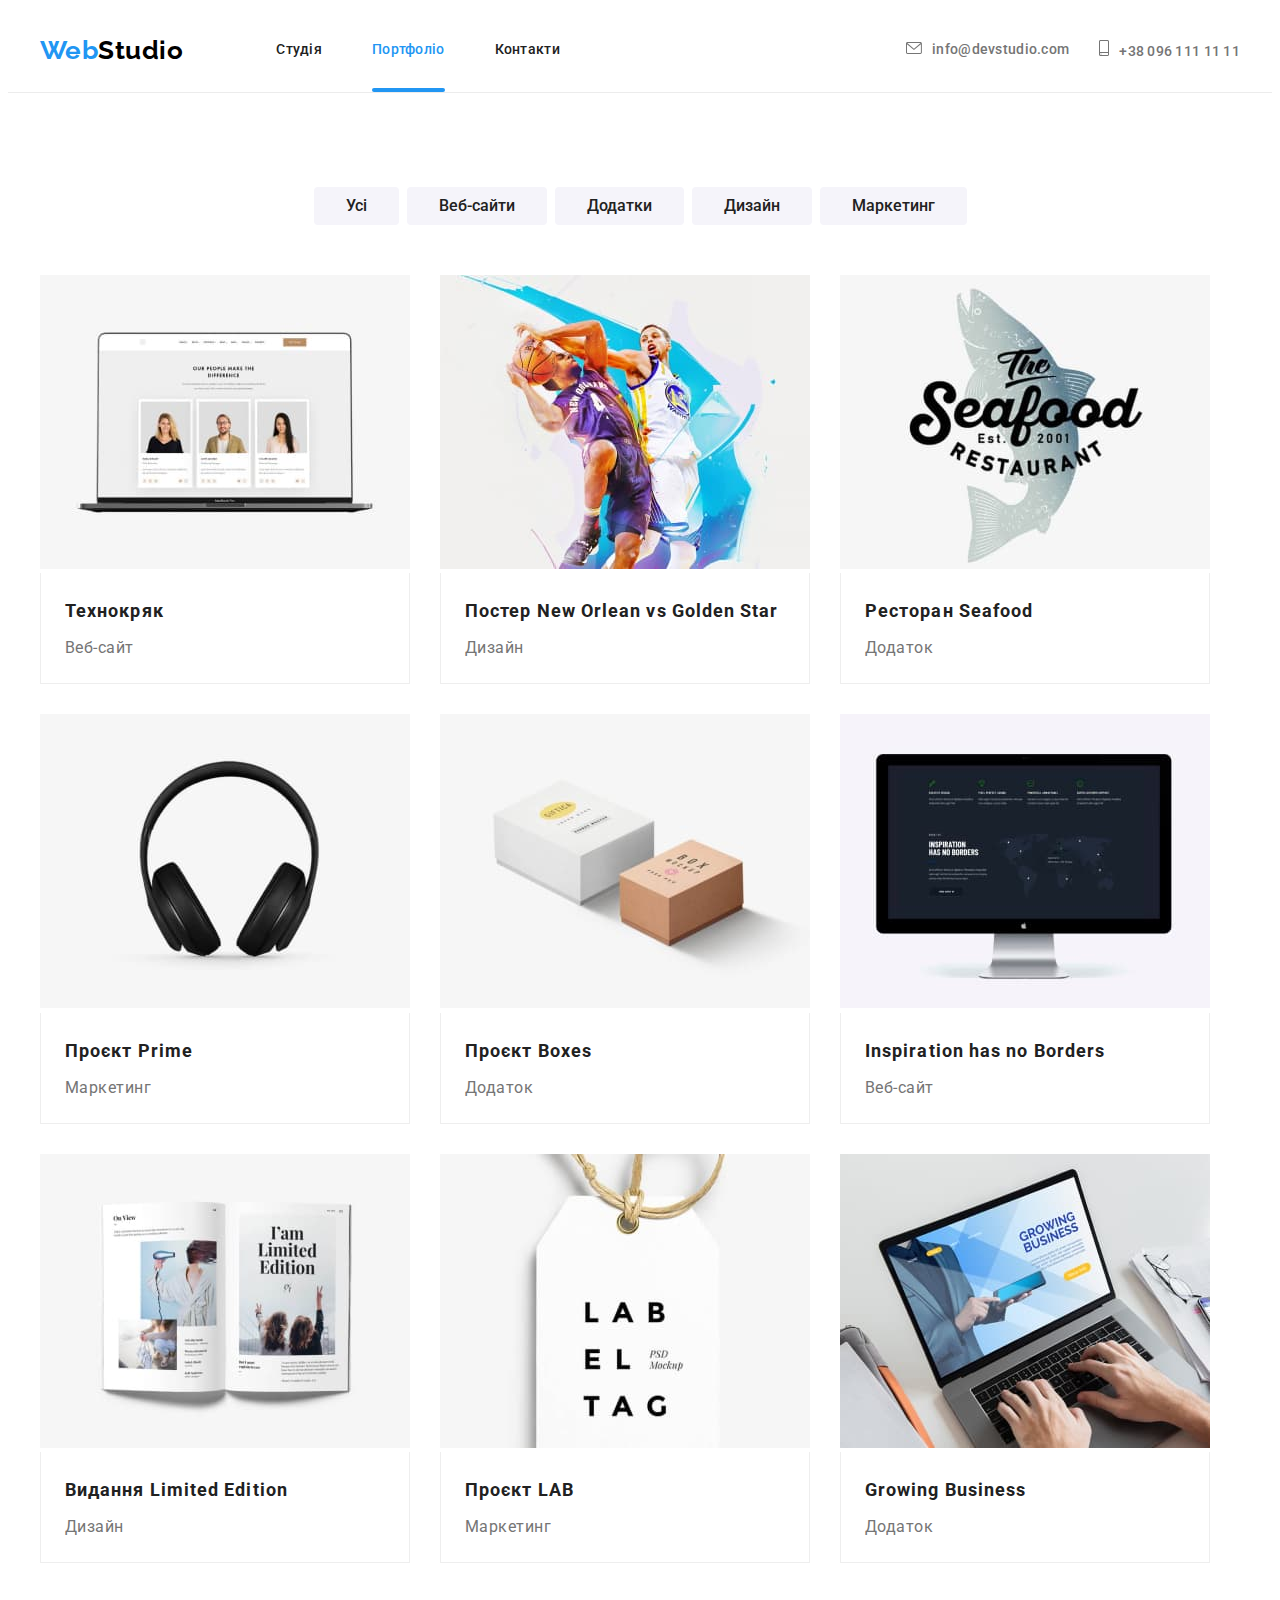
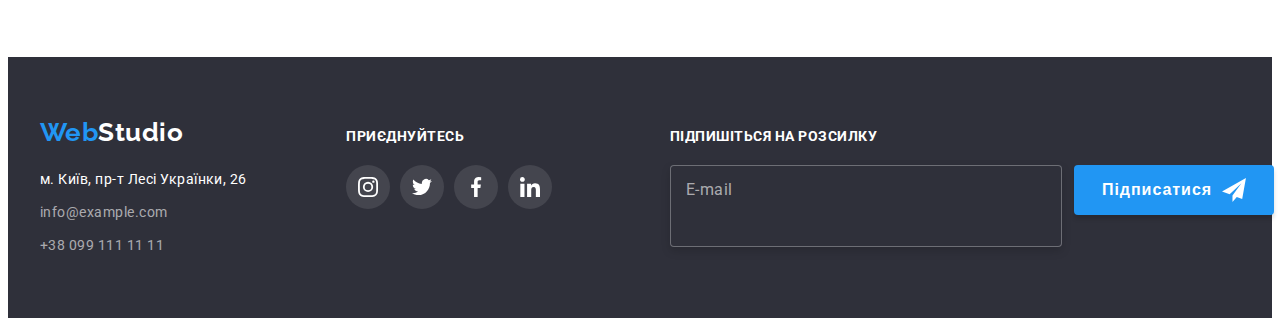
==== portfolio.html @ bff0f711 "Клонирует файлы с дз6, и переименовует классы по БЕМ" ====
<!DOCTYPE html>
<html lang="uk">
  <head>
    <meta charset="UTF-8" />
    <meta http-equiv="X-UA-Compatible" content="IE=edge" />
    <meta name="viewport" content="width=device-width, initial-scale=1.0" />
    <title>Портфоліо</title>
    <link rel="preconnect" href="https://fonts.googleapis.com" />
    <link rel="preconnect" href="https://fonts.gstatic.com" crossorigin />
    <link
      href="https://fonts.googleapis.com/css2?family=Raleway:wght@700&family=Roboto:wght@400;500;700;900&display=swap"
      rel="stylesheet"
    />
    <link
      rel="stylesheet"
      href="https://cdnjs.cloudflare.com/ajax/libs/modern-normalize/1.1.0/modern-normalize.min.css"
      integrity="sha512-wpPYUAdjBVSE4KJnH1VR1HeZfpl1ub8YT/NKx4PuQ5NmX2tKuGu6U/JRp5y+Y8XG2tV+wKQpNHVUX03MfMFn9Q=="
      crossorigin="anonymous"
      referrerpolicy="no-referrer"
    />
    <link rel="stylesheet" href="./css/styles.css" />
  </head>
  <body>
    <!-- Шапка страницы -->
    <header class="header">
      <div class="container header-page">
        <!-- Логотип -->
        <a class="logo" href="#" lang="en">Web<span class="logo-header" lang="en">Studio</span></a>

        <!-- Навигация страницы -->
        <nav class="nav">
          <ul class="nav__list list">
            <li class="nav__item">
              <a href="./index.html" class="nav__link"> Студія </a>
            </li>
            <li class="nav__item">
              <a href="./portfolio.html" class="nav__link nav__link--active"> Портфоліо </a>
            </li>
            <li class="nav__item"><a href="" class="nav__link"> Контакти </a></li>
          </ul>
        </nav>

        <!-- Контакты -->
        <ul class="list contacts">
          <li class="contacts__item">
            <a href="mailto:info@devstudio.com" class="contacts__link" lang="en">
              <svg class="contacts__icon" width="16" height="12">
                <use href="./images/icons.svg#icon-letter"></use>
              </svg>info@devstudio.com
            </a>
          </li>
          <li class="contacts__item">
            <a href="tel:+380961111111" class="contacts__link">
              <svg class="contacts__icon" width="10" height="16">
                <use href="./images/icons.svg#icon-smartphone"></use>
              </svg>+38 096 111 11 11</a
            >
          </li>
        </ul>
      </div>
    </header>

    <!-- Основа страницы -->
    <main>
      <section class="section">
        <div class="container">
          <h1 class="visually-hidden">Портфоліо</h1>

          <!-- Фильтр страницы -->
          <ul class="list portfolio__list">
            <li class="portfolio__item">
              <button type="button" class="portfolio__button">Усі</button>
            </li>
            <li class="portfolio__item">
              <button type="button" class="portfolio__button">Веб-сайти</button>
            </li>
            <li class="portfolio__item">
              <button type="button" class="portfolio__button">Додатки</button>
            </li>
            <li class="portfolio__item">
              <button type="button" class="portfolio__button">Дизайн</button>
            </li>
            <li class="portfolio__item">
              <button type="button" class="portfolio__button">Маркетинг</button>
            </li>
          </ul>

          <!-- Проекты -->
          <ul class="list project">
            <li class="project__item">
              <div class="card">
                <a href="" class="link card__link">
                  <div class="card__box">
                    <img
                      src="./images/web.jpg"
                      alt="Веб-сайт на мониторе"
                      width="370"
                    />
                    <p class="card__text">
                      Ресурс пропонує комплексні пропозиції з різним рівнем функціоналу та сервісів.
                      Все це дозволить відвідувачу отримати вичерпні відомості про компанію чи
                      приватну особу.
                    </p>
                  </div>
                  <div class="description__box">
                    <h2 class="description__title">Технокряк</h2>
                    <p class="description__text">Веб-сайт</p>
                  </div>
                </a>
              </div>
            </li>
            <li class="project__item">
              <div class="card">
                <a href="" class="link card__link">
                  <div class="card__box">
                    <img
                      src="./images/design.jpg"
                      alt="Два баскетболиста с мячом"
                      width="370"
                    />
                    <p class="card__text">
                      Ресурс пропонує комплексні пропозиції з різним рівнем функціоналу та сервісів.
                      Все це дозволить відвідувачу отримати вичерпні відомості про компанію чи
                      приватну особу.
                    </p>
                  </div>
                  <div class="description__box">
                    <h2 class="description__title">
                      Постер <span lang="en">New Orlean vs Golden Star</span>
                    </h2>
                    <p class="description__text">Дизайн</p>
                  </div>
                </a>
              </div>
            </li>
            <li class="project__item">
              <div class="card">
                <a href="" class="link card__link">
                  <div class="card__box">
                    <img
                      src="./images/seafood.jpg"
                      alt="Логотип ресторана"
                      width="370"
                    />
                    <p class="card__text">
                      Ресурс пропонує комплексні пропозиції з різним рівнем функціоналу та сервісів.
                      Все це дозволить відвідувачу отримати вичерпні відомості про компанію чи
                      приватну особу.
                    </p>
                  </div>
                  <div class="description__box">
                    <h2 class="description__title">Ресторан <span lang="en">Seafood</span></h2>
                    <p class="description__text">Додаток</p>
                  </div>
                </a>
              </div>
            </li>
            <li class="project__item">
              <div class="card">
                <a href="" class="link card__link">
                  <div class="card__box">
                    <img src="./images/headphones.jpg" alt="Наушники" width="370"/>
                    <p class="card__text">
                      Ресурс пропонує комплексні пропозиції з різним рівнем функціоналу та сервісів.
                      Все це дозволить відвідувачу отримати вичерпні відомості про компанію чи
                      приватну особу.
                    </p>
                  </div>
                  <div class="description__box">
                    <h2 class="description__title">Проєкт <span lang="en">Prime</span></h2>
                    <p class="description__text">Маркетинг</p>
                  </div>
                </a>
              </div>
            </li>
            <li class="project__item">
              <div class="card">
                <a href="" class="link card__link">
                  <div class="card__box">
                    <img
                      src="./images/boxes.jpg"
                      alt="Два картонных короба"
                      width="370"
                    />
                    <p class="card__text">
                      Ресурс пропонує комплексні пропозиції з різним рівнем функціоналу та сервісів.
                      Все це дозволить відвідувачу отримати вичерпні відомості про компанію чи
                      приватну особу.
                    </p>
                  </div>
                  <div class="description__box">
                    <h2 class="description__title">Проєкт <span lang="en">Boxes</span></h2>
                    <p class="description__text">Додаток</p>
                  </div>
                </a>
              </div>
            </li>
            <li class="project__item">
              <div class="card">
                <a href="" class="link card__link">
                  <div class="card__box">
                    <img
                      src="./images/site.jpg"
                      alt="Веб-сайт на мониторе"
                      width="370"
                    />
                    <p class="card__text">
                      Ресурс пропонує комплексні пропозиції з різним рівнем функціоналу та сервісів.
                      Все це дозволить відвідувачу отримати вичерпні відомості про компанію чи
                      приватну особу.
                    </p>
                  </div>
                  <div class="description__box">
                    <h2 class="description__title" lang="en">Inspiration has no Borders</h2>
                    <p class="description__text">Веб-сайт</p>
                  </div>
                </a>
              </div>
            </li>
            <li class="project__item">
              <div class="card">
                <a href="" class="link card__link">
                  <div class="card__box">
                    <img
                      src="./images/magazine.jpg"
                      alt="Открытый журнал со статьей"
                      width="370"
                    />
                    <p class="card__text">
                      Ресурс пропонує комплексні пропозиції з різним рівнем функціоналу та сервісів.
                      Все це дозволить відвідувачу отримати вичерпні відомості про компанію чи
                      приватну особу.
                    </p>
                  </div>
                  <div class="description__box">
                    <h2 class="description__title">Видання <span lang="en">Limited Edition</span></h2>
                    <p class="description__text">Дизайн</p>
                  </div>
                </a>
              </div>
            </li>
            <li class="project__item">
              <div class="card">
                <a href="" class="link card__link">
                  <div class="card__box">
                    <img
                      src="./images/project.jpg"
                      alt="Картонная бирка"
                      width="370"
                    />
                    <p class="card__text">
                      Ресурс пропонує комплексні пропозиції з різним рівнем функціоналу та сервісів.
                      Все це дозволить відвідувачу отримати вичерпні відомості про компанію чи
                      приватну особу.
                    </p>
                  </div>
                  <div class="description__box">
                    <h2 class="description__title">Проєкт <span lang="en">LAB</span></h2>
                    <p class="description__text">Маркетинг</p>
                  </div>
                </a>
              </div>
            </li>
            <li class="project__item">
              <div class="card">
                <a href="" class="link card__link">
                  <div class="card__box">
                    <img
                      src="./images/app.jpg"
                      alt="На ноутбуке открыт сайт"
                      width="370"
                    />
                    <p class="card__text">
                      Ресурс пропонує комплексні пропозиції з різним рівнем функціоналу та сервісів.
                      Все це дозволить відвідувачу отримати вичерпні відомості про компанію чи
                      приватну особу.
                    </p>
                  </div>
                  <div class="description__box">
                    <h2 class="description__title" lang="en">Growing Business</h2>
                    <p class="description__text">Додаток</p>
                  </div>
                </a>
              </div>
            </li>
          </ul>
        </div>
      </section>
    </main>

    <!-- Подвал -->
    <footer class="footer">
      <div class="container footer__box">
        <div class="address__box">
          <!-- Логотип -->
          <a class="logo" href="#" lang="en"
            >Web<span class="footer__logo" lang="en">Studio</span></a
          >

          <!-- Адресса -->
          <address class="address">
            <ul class="list">
              <li class="address__item">
                <a
                  href="https://www.google.com.ua/maps/place/бул.+Леси+Украинки,+26,+Киев,+02000/@50.4265807,30.5361971,17z/data=!3m1!4b1!4m5!3m4!1s0x40d4cf0e033ecbe9:0x57a4dffefec77da0!8m2!3d50.4265807!4d30.5383858?hl=ru"
                  target="_blank"
                  rel="noopener noreferrer"
                  class="address__link"
                  >м. Київ, пр-т Лесі Українки, 26</a
                >
              </li>
              <li class="address__item">
                <a href="mailto:info@example.com" class="address__contacts" lang="en"
                  >info@example.com</a
                >
              </li>
              <li class="address__item">
                <a href="tel:+380991111111" class="address__contacts">+38 099 111 11 11</a>
              </li>
            </ul>
          </address>
        </div>
        <div class="join__box">
          <h2 class="join__title">приєднуйтесь</h2>
          <ul class="join__list list">
            <li class="social__item">
              <a href="" aria-label="Перехід до Інстаграму" class="social__link join__link">
                <svg class="social__icon">
                  <use href="./images/icons.svg#icon-instagram"></use>
                </svg>
              </a>
            </li>
            <li class="social__item">
              <a href="" aria-label="Перехід до Твіттеру" class="social__link join__link">
                <svg class="social__icon">
                  <use href="./images/icons.svg#icon-twitter"></use>
                </svg>
              </a>
            </li>
            <li class="social__item">
              <a href="" aria-label="Перехід до Фейсбуку" class="social__link join__link">
                <svg class="social__icon">
                  <use href="./images/icons.svg#icon-facebook"></use>
                </svg>
              </a>
            </li>
            <li class="social__item">
              <a href="" aria-label="Перехід до Лінкедіну" class="social__link join__link">
                <svg class="social__icon">
                  <use href="./images/icons.svg#icon-linkedin"></use>
                </svg>
              </a>
            </li>
          </ul>
        </div>
        <div class="sub__box">
          <h2 class="join__title">Підпишіться на розсилку</h2>
          <form class="sub__form">
            <div class="sub--position">
              <input class="sub__input" type="email" name="mail" id="user_email" placeholder=" " />
              <label class="sub__label" for="user_email" type="email" name="mail">E-mail</label>
            </div>
            <button class="button" type="submit">
              <span class="button__title">Підписатися</span>
              <svg width="24" height="24">
                <use href="./images/icons.svg#icon-send"></use>
              </svg>
            </button>
          </form>
        </div>
      </div>
    </footer>
  </body>
</html>
---- css/styles.css ----
/* font-family: 'Raleway', sans-serif;
font-family: 'Roboto', sans-serif; */
/* 
#2196F3
#000000
#212121
#757575
#FFFFFF
link footer: rgba(255, 255, 255, 0.6); #FFFFFF99;
box-shadow: 0px 4px 4px rgba(0, 0, 0, 0.15);
background: #F5F4FA;
background: #2F303A;
background: #E5E5E5;
background-portfolio: #F5F5F5;
borders: #EEEEEE;
fil-icons: #afb1b8;

250ms cubic-bezier(0.4, 0, 0.2, 1);
*/

:root {
  --primary-text-color: #757575;
  --title-text-color: #212121;
  --accent-color: #2196f3;
  --white-color: #ffffff;
  --primary-background-color: #f5f5f5;
  --second-background-color: #e5e5e5;
  --bcg-color: #f5f4fa;
  --footer-bgc-color: #2f303a;
  --fill-icons: #afb1b8;
}
body {
  color: var(--primary-text-color);
  font-family: 'Roboto', sans-serif;
  font-style: normal;
  line-height: 1.14;
  letter-spacing: 0.03em;
}

.container {
  margin-left: auto;
  margin-right: auto;
  width: 1200px;
  padding-left: 15px;
  padding-right: 15px;
  /* outline: 2px solid red; */
}

/* Шапка страницы */

.header {
  border-bottom: 1px solid #ececec;

  /* background-color: var(--white-color); */
}
.header-page {
  display: flex;
  align-items: center;
}

/* Логотип */
.logo {
  margin-right: 93px;

  color: var(--accent-color);
  font-family: 'Raleway';
  font-weight: 700;
  font-size: 26px;
  line-height: 1.19;
  text-decoration: none;
}
.logo-header {
  color: #000000;
}

/* Навигация страницы */
.nav__list {
  display: flex;
}
.list {
  list-style: none;

  padding-left: 0;
  margin-top: 0;
  margin-bottom: 0;
}
.list.contacts {
  margin-left: auto;
}
.nav__list > .nav__item + .nav__item {
  margin-left: 50px;
}
.nav__link {
  display: block;
  padding-top: 32px;
  padding-bottom: 32px;

  color: var(--title-text-color);
}
.nav__link,
.contacts__link {
  transition: color 250ms cubic-bezier(0.4, 0, 0.2, 1);

  font-weight: 500;
  font-size: 14px;
  letter-spacing: 0.02em;
  text-decoration: none;
}
.nav__link--active {
  position: relative;
  color: var(--accent-color);
}
.nav__link--active::after {
  content: '';
  position: absolute;
  bottom: 0;
  left: 0;
  transform: translateY(50%);

  display: block;
  width: 100%;
  height: 4px;
  background-color: var(--accent-color);
  border-radius: 2px;
}
.nav__link:hover,
.nav__link:focus {
  color: var(--accent-color);
}

/* Контакты */
.list.contacts {
  display: flex;
}
.contacts .contacts__item + .contacts__item {
  margin-left: 30px;
}
.contacts__item {
  padding-top: 32px;
  padding-bottom: 32px;
}
.contacts__link {
  color: var(--primary-text-color);
  transition: color 250ms cubic-bezier(0.4, 0, 0.2, 1);
}
.contacts__link:hover,
.contacts__link:focus {
  color: var(--accent-color);
}
.contacts__icon {
  margin-right: 10px;
  fill: currentColor;
}
.contacts__icon:hover,
.contacts__icon:focus {
  fill: currentColor;
}

/* Основа страницы */
.section {
  padding-top: 94px;
  padding-bottom: 94px;
}

/* Герой */
.section.hero {
  padding-top: 200px;
  padding-bottom: 200px;
  /* margin: 0 auto; */
  background-color: var(--footer-bgc-color);
  background-image: linear-gradient(rgba(47, 48, 58, 0.4), rgba(47, 48, 58, 0.4)),
    url(../images/img.jpg);
  background-repeat: no-repeat;
  background-position: center;
  background-size: 1600px 600px;
}
.hero-title {
  width: 696px;
  margin-top: 0;
  margin-right: auto;
  margin-bottom: 30px;
  margin-left: auto;

  color: var(--white-color);
  font-weight: 900;
  font-size: 44px;
  line-height: 1.36;
  text-align: center;
  letter-spacing: 0.06em;
  text-transform: uppercase;
}
.hero-button {
  display: flex;
  min-width: 216px;
  padding: 10px 32px;
  border: 0;
  border-radius: 4px;
  margin: auto;
  align-items: center;
  text-align: center;

  color: var(--white-color);
  background-color: var(--accent-color);

  font-family: inherit;
  font-weight: 700;
  font-size: 16px;
  line-height: 1.88;
  letter-spacing: 0.06em;
  cursor: pointer;
}
.backdrop {
  position: fixed;
  top: 0;
  left: 0;
  z-index: 1;

  width: 100%;
  height: 100%;

  background-color: rgba(0, 0, 0, 0.2);

  opacity: 1;
  transition: opacity 250ms cubic-bezier(0.4, 0, 0.2, 1),
    visibility 250ms cubic-bezier(0.4, 0, 0.2, 1);
}
.backdrop.is-hidden {
  visibility: hidden;
  opacity: 0;
  pointer-events: none;
}
.modal {
  position: absolute;
  top: 50%;
  left: 50%;
  transform: translate(-50%, -50%) scale(1);
  transition: transform 250ms cubic-bezier(0.4, 0, 0.2, 1);

  padding: 40px;
  width: 528px;
  min-height: 581px;

  background-color: var(--white-color);
  box-shadow: 0px 1px 3px rgba(0, 0, 0, 0.12), 0px 1px 1px rgba(0, 0, 0, 0.14),
    0px 2px 1px rgba(0, 0, 0, 0.2);
  border-radius: 4px;
  filter: drop-shadow(0px 4px 4px rgba(0, 0, 0, 0.25));
}
.backdrop.is-hidden .modal {
  transform: translate(-50%, -50%) scale(0);
}
.modal__button-close {
  position: absolute;
  top: 8px;
  right: 8px;

  display: flex;
  justify-content: center;
  align-items: center;

  width: 30px;
  height: 30px;
  border: 1px solid rgba(0, 0, 0, 0.1);
  border-radius: 50%;

  transition: fill 250ms cubic-bezier(0.4, 0, 0.2, 1);

  background-color: var(--white-color);
}
.modal__button-close:hover,
.modal__button-close:focus {
  fill: var(--accent-color);
  cursor: pointer;
}
.modal__form {
  width: 100%;
}
.modal__title {
  margin-bottom: 12px;

  font-size: 20px;
  line-height: 1.15;
  text-align: center;

  color: var(--title-text-color);
}
.modal__list {
  position: relative;
  margin-bottom: 10px;
}
.modal .modal__label {
  font-weight: 400;
  font-size: 12px;
  line-height: 1.17;
  letter-spacing: 0.01em;

  color: var(--primary-text-color);
}
.modal__box {
  position: relative;
}
.modal__input {
  width: 100%;
  height: 40px;
  padding: 11px 12px 11px 45px;

  margin-top: 4px;

  border: 1px solid rgba(33, 33, 33, 0.2);
  border-radius: 4px;

  transition: border 250ms cubic-bezier(0.4, 0, 0.2, 1), fill 250ms cubic-bezier(0.4, 0, 0.2, 1);
}
.modal__list:hover .modal__input,
.modal__list:focus .modal__input {
  border: 1px solid var(--accent-color);
}
.modal__icon {
  position: absolute;
  top: 50%;
  right: 95%;
  transform: translate(50%, -50%);

  transition: border 250ms cubic-bezier(0.4, 0, 0.2, 1), fill 250ms cubic-bezier(0.4, 0, 0.2, 1);
}
.modal__list:hover .modal__icon,
.modal__list:focus .modal__icon {
  fill: var(--accent-color);
}
.modal__input:focus + .modal__icon,
.modal__input:hover + .modal__icon {
  fill: var(--accent-color);
}
.modal__feedback {
  margin-bottom: 20px;
}
.modal__text {
  height: 120px;
  padding: 12px 16px;
  margin-bottom: 0;

  font-size: 12px;
  line-height: 1.71;
  letter-spacing: 0.01em;

  color: rgba(117, 117, 117, 0.5);

  resize: none;
}
.form__box {
  width: 100%;
  display: flex;
  margin-bottom: 30px;
}
.form__label {
  align-items: center;
  text-align: center;
}
.form__icon {
  box-sizing: content-box;
  /* position: absolute; */
  margin: 0;
  margin-left: 12px;
  margin-right: 7px;
  border: 1px solid var(--title-text-color);
  border-radius: 2px;

  transition: border 250ms cubic-bezier(0.4, 0, 0.2, 1),
    background-color 250ms cubic-bezier(0.4, 0, 0.2, 1);

  transform: translateY(3px);
}
.form__box .form__input {
  position: absolute;
  -moz-appearance: none;
  -webkit-appearance: none;
  appearance: none;
}
.form__input:focus + .form__icon,
.form__input:checked + .form__icon {
  border: 1px solid var(--accent-color);
  background-color: var(--accent-color);

  cursor: pointer;
}
.form__input:hover + .form__icon {
  cursor: pointer;
}
.check-text {
  font-size: 14px;
  line-height: 1.71;
}
.modal-link {
  font-size: 14px;
  line-height: 1.71;

  color: var(--accent-color);
}
.form__button {
  min-width: 200px;
  height: 50px;
  padding: 10px 52px;
  margin-left: auto;
  margin-right: auto;

  font-weight: 700;
  font-size: 16px;
  line-height: 1.88;
  display: flex;
  align-items: center;
  text-align: center;
  letter-spacing: 0.06em;

  color: #ffffff;

  background-color: var(--accent-color);
  box-shadow: 0px 4px 4px rgba(0, 0, 0, 0.15);
  border: 0;
  border-radius: 4px;
}
.form__button:hover,
.form__button:focus {
  cursor: pointer;
}

/* Наши преимущества */
.section.features {
  padding-bottom: 0;
}
h2 {
  margin-top: 0;
  margin-bottom: 50px;
}
.visually-hidden {
  position: absolute;
  white-space: nowrap;
  width: 1px;
  height: 1px;
  overflow: hidden;
  border: 0;
  padding: 0;
  clip: rect(0 0 0 0);
  clip-path: inset(50%);
  margin: -1px;
}
.list.features__list {
  display: flex;
  gap: 30px;
}
h3 {
  margin-top: 0;
  margin-bottom: 10px;
}
p {
  margin: 0;
}
.features__list {
  display: flex;
}
.features__item {
  width: calc((100% - 90px) / 4);
}
.features__icon {
  width: 70px;
  height: 70px;
}
.features__box {
  width: 270px;
  height: 120px;
  margin-bottom: 30px;
  border-radius: 4px;

  background-color: var(--bcg-color);

  display: flex;
  justify-content: center;
  align-items: center;
}
.features__text {
  font-size: 14px;
  line-height: 1.71;
}

/* Чем мы занимаемся */
.title {
  font-size: 36px;
  line-height: 1.17;
  text-align: center;
}
.features__title,
.title,
.persons__title {
  color: var(--title-text-color);
}
.features__title {
  font-size: 14px;
  text-transform: uppercase;
}
.work__list {
  display: flex;
  gap: 30px;
}
.work__item {
  flex-basis: calc((100% - 60px) / 3);

  position: relative;
}
.work__image {
  display: flex;
}
.work-caption {
  display: flex;
  justify-content: center;
  align-items: center;

  position: absolute;
  bottom: -10px;
  left: 0;

  width: 370px;
  height: 70px;

  font-size: 14px;
  text-transform: uppercase;

  color: var(--white-color);
  background-color: rgba(47, 48, 58, 0.8);
}

/* Наша команда */
.section.team {
  background-color: var(--bcg-color);
}
.persons {
  display: flex;
  gap: 30px;
}
.persons__item {
  /* width: 270px; */
  flex-basis: calc((100% - 90px) / 4);
  box-shadow: 0px 1px 3px rgba(0, 0, 0, 0.12), 0px 1px 1px rgba(0, 0, 0, 0.14),
    0px 2px 1px rgba(0, 0, 0, 0.2);
  border-radius: 0px 0px 4px 4px;
  background-color: var(--white-color);
  /* outline: 2px solid teal; */
}
/* .persons:not(:nth-child(4n)) {
    margin-right: 30px;
} */
.persons__box {
  padding-top: 30px;
  padding-bottom: 16px;
}
.persons__title {
  font-weight: 500;
}
.persons__title,
.persons__text {
  font-size: 16px;
  line-height: 1.19;
  text-align: center;
}
.social__list {
  display: flex;
  margin-right: 32px;
  margin-bottom: 30px;
  margin-left: 32px;
}
.social__item + .social__item {
  margin-left: 10px;
}
.social__link {
  width: 44px;
  height: 44px;
  border-radius: 50%;

  color: var(--fill-icons);
  transition: background-color 250ms cubic-bezier(0.4, 0, 0.2, 1);

  display: flex;
  justify-content: center;
  align-items: center;
}
.social__link:hover,
.social__link:focus {
  color: var(--white-color);
  background-color: var(--accent-color);
}
.social__icon {
  width: 20px;
  height: 20px;
  fill: currentColor;
  transition: fill 250ms cubic-bezier(0.4, 0, 0.2, 1);
}
.social__icon:hover,
.social__icon:focus {
  fill: var(--white-color);
}

/* Постійні клієнти */
.clients__list {
  display: flex;
}
.clients__item + .clients__item {
  margin-left: 30px;
}
.clients__link {
  width: 170px;
  height: 92px;
  border: 1px solid var(--fill-icons);
  filter: drop-shadow(0px 4px 4px rgba(0, 0, 0, 0.25));
  border-radius: 4px;

  color: var(--fill-icons);
  transition: color 250ms cubic-bezier(0.4, 0, 0.2, 1), border 250ms cubic-bezier(0.4, 0, 0.2, 1);

  display: flex;
  justify-content: center;
  align-items: center;
}
.clients__link:hover,
.clients__link:focus {
  color: var(--accent-color);
  border: 1px solid var(--accent-color);
}
.clients__logo {
  width: 106px;
  height: 60px;
  fill: currentColor;
  transition: fill 250ms cubic-bezier(0.4, 0, 0.2, 1);
}
.clients__logo:hover,
.clients__logo:focus {
  fill: currentColor;
}

/* Подвал */
.footer {
  padding-top: 60px;
  padding-bottom: 60px;

  background-color: var(--footer-bgc-color);
}
.footer__box {
  display: flex;
}
.address__box {
  margin-right: 70px;
}
.footer__logo {
  color: var(--white-color);
  margin-bottom: 20px;
}
.address {
  margin-top: 20px;

  font-style: normal;
  font-size: 14px;
  line-height: 1.71;
}
.list > .address__item + .address__item {
  margin-top: 9px;
}
.address__link {
  margin-bottom: 9px;

  color: var(--white-color);
  text-decoration: none;
}
.address__contacts {
  color: #ffffff99;
  text-decoration: none;
  transition: color 250ms cubic-bezier(0.4, 0, 0.2, 1);
}
.address__contacts:hover,
.address__contacts:focus {
  color: var(--accent-color);
}

/* приєднуйтесь */
.join__box {
  width: 206px;
  height: 80px;
  margin-top: 12px;
}
.join__title {
  margin-bottom: 20px;

  font-size: 14px;
  text-transform: uppercase;
  color: var(--white-color);
}
.join__list {
  display: flex;
}
.join__link {
  color: var(--white-color);
  background-color: rgba(255, 255, 255, 0.1);
}
.sub__box {
  width: 570px;
  margin-top: 12px;
  margin-left: auto;
}
.sub__form {
  display: flex;
}
.sub--position {
  position: relative;
  margin-right: 12px;
}
.sub__label {
  position: absolute;
  top: 15px;
  left: 16px;

  font-size: 16px;
  line-height: 1.25;
  display: flex;
  align-items: center;
  color: rgba(255, 255, 255, 0.6);
  color: var();
}
.sub__input {
  width: 358px;
  height: 50px;

  padding: 15px 16px;

  color: rgba(255, 255, 255, 0.6);
  background-color: var(--footer-bgc-color);
  border: 1px solid rgba(255, 255, 255, 0.3);
  filter: drop-shadow(0px 4px 4px rgba(0, 0, 0, 0.15));
  border-radius: 4px;
}
.sub__input:not(:placeholder-shown) + .sub__label {
  position: absolute;
  white-space: nowrap;
  width: 1px;
  height: 1px;
  overflow: hidden;
  border: 0;
  padding: 0;
  clip: rect(0 0 0 0);
  clip-path: inset(50%);
  margin: -1px;
}
.button {
  display: flex;
  min-width: 200px;
  height: 50px;
  align-items: center;
  text-align: center;
  padding: 10px 28px;

  color: var(--white-color);
  background-color: var(--accent-color);
  box-shadow: 0px 4px 4px rgba(0, 0, 0, 0.15);
  border: 0;
  border-radius: 4px;

  cursor: pointer;
}
.button__title {
  font-weight: 700;
  font-size: 16px;
  line-height: 1.88;
  letter-spacing: 0.06em;
  margin-right: 10px;
}

/* Основа Портфолио */
h1 {
  margin-top: 0;
  margin-bottom: 0;
}
.portfolio__list {
  display: flex;
  margin-bottom: 50px;
  justify-content: center;
}
.portfolio__list > .portfolio__item + .portfolio__item {
  margin-left: 8px;
}
.portfolio__button {
  min-width: 73px;
  padding: 6px 32px;
  border: 0;
  border-radius: 4px;
  text-align: center;

  transition: color 250ms cubic-bezier(0.4, 0, 0.2, 1),
    background-color 250ms cubic-bezier(0.4, 0, 0.2, 1),
    box-shadow 250ms cubic-bezier(0.4, 0, 0.2, 1);

  color: var(--title-text-color);
  background-color: var(--bcg-color);
  cursor: pointer;
  font-family: 'Roboto';
  font-weight: 500;
  font-size: 16px;
  line-height: 1.62;
}
.portfolio__button:hover,
.portfolio__button:focus {
  box-shadow: 0px 3px 1px rgba(0, 0, 0, 0.1), 0px 1px 2px rgba(0, 0, 0, 0.08),
    0px 2px 2px rgba(0, 0, 0, 0.12);

  color: var(--white-color);
  background-color: var(--accent-color);
}

/* Проекты */
.project {
  display: flex;
  gap: 30px;
  flex-wrap: wrap;
}
.project__item {
  width: calc(100% - 60px) / 3;

  background-color: var(--white-color);
}
.project__item:hover,
.project__item:focus {
  box-shadow: 0px 1px 1px rgba(0, 0, 0, 0.12), 0px 4px 4px rgba(0, 0, 0, 0.06),
    1px 4px 6px rgba(0, 0, 0, 0.16);
}
.link {
  background-color: var(--white-color);
  text-decoration: none;
}
.card__box {
  position: relative;
  overflow: hidden;
}
.card__link .card__box::before {
  position: absolute;
  content: '';
  top: 0;
  left: 0;
  width: 100%;
  height: 100%;
  opacity: 0;

  transform: translateY(100%);
  transition: transform 250ms cubic-bezier(0.4, 0, 0.2, 1),
    opacity 250ms cubic-bezier(0.4, 0, 0.2, 1);

  background-color: rgba(33, 150, 243, 0.9);
}
.card__link:hover .card__box::before,
.card__link:focus .card__box::before {
  transform: translateY(0%);
  opacity: 1;
}
.card__text {
  position: absolute;
  top: 50%;
  left: 50%;
  transform: translate(-50%, -50%) translateY(160%);
  width: 322px;

  opacity: 0;
  transition: transform 250ms cubic-bezier(0.4, 0, 0.2, 1),
    opacity 250ms cubic-bezier(0.4, 0, 0.2, 1);
  display: flex;

  font-weight: 400;
  font-size: 18px;
  line-height: 1.56;
  color: var(--white-color);
}
.card__link:hover .card__text,
.card__link:focus .card__text {
  opacity: 1;
  transform: translate(-50%, -50%) translateY(0%);
}
.description__title {
  margin-bottom: 4px;

  font-size: 18px;
  line-height: 2;
  letter-spacing: 0.06em;
  color: var(--title-text-color);
}
.description__box {
  padding: 20px 24px;
  border: 1px solid #eeeeee;
  border-top: none;
}
.description__text {
  color: var(--primary-text-color);
  font-size: 16px;
  line-height: 1.88;
}
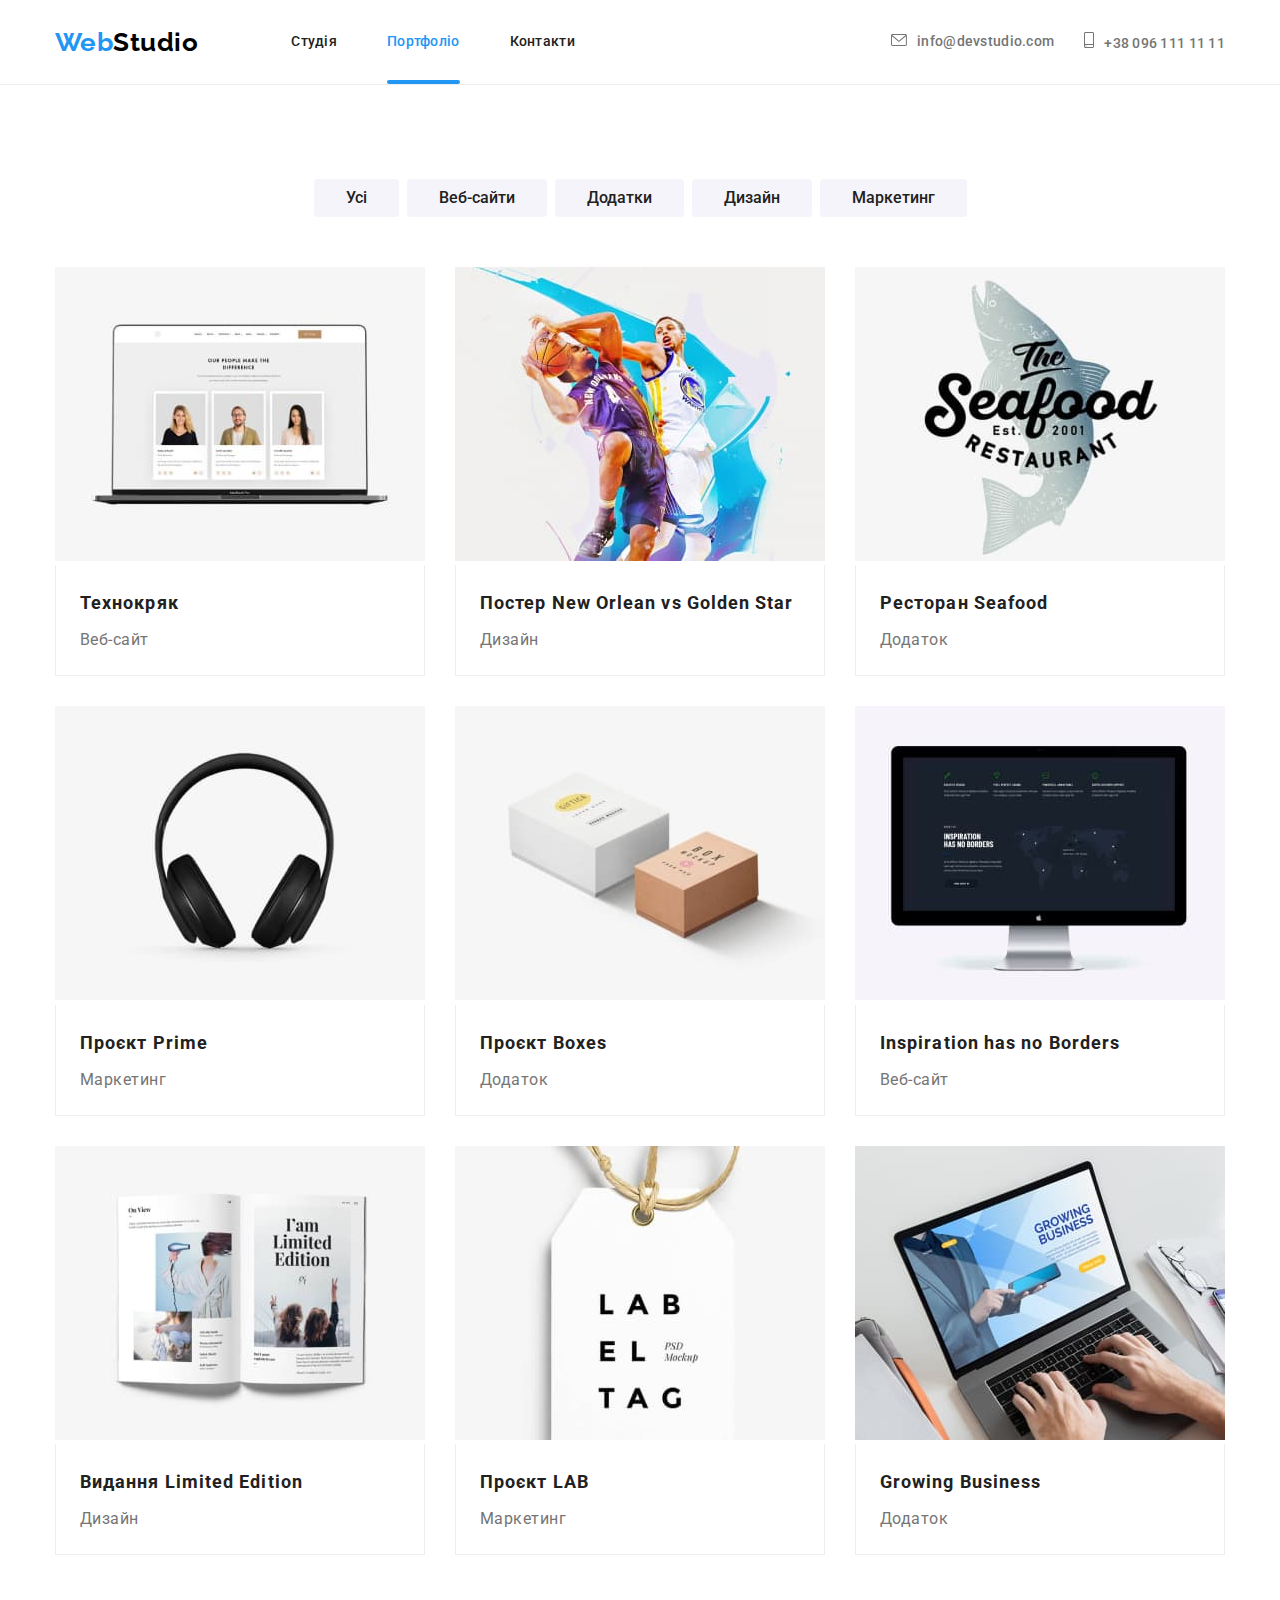
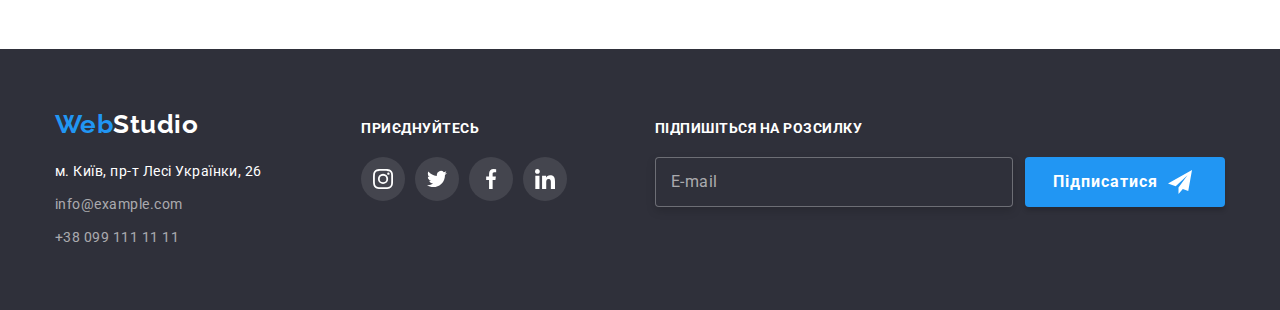
==== commit ac06b43a: "Подключает препроцессор SASS" ====
--- a/portfolio.html
+++ b/portfolio.html
@@ -5,27 +5,14 @@
     <meta http-equiv="X-UA-Compatible" content="IE=edge" />
     <meta name="viewport" content="width=device-width, initial-scale=1.0" />
     <title>Портфоліо</title>
-    <link rel="preconnect" href="https://fonts.googleapis.com" />
-    <link rel="preconnect" href="https://fonts.gstatic.com" crossorigin />
-    <link
-      href="https://fonts.googleapis.com/css2?family=Raleway:wght@700&family=Roboto:wght@400;500;700;900&display=swap"
-      rel="stylesheet"
-    />
-    <link
-      rel="stylesheet"
-      href="https://cdnjs.cloudflare.com/ajax/libs/modern-normalize/1.1.0/modern-normalize.min.css"
-      integrity="sha512-wpPYUAdjBVSE4KJnH1VR1HeZfpl1ub8YT/NKx4PuQ5NmX2tKuGu6U/JRp5y+Y8XG2tV+wKQpNHVUX03MfMFn9Q=="
-      crossorigin="anonymous"
-      referrerpolicy="no-referrer"
-    />
-    <link rel="stylesheet" href="./css/styles.css" />
+    <link rel="stylesheet" href="./css/main.min.css" />
   </head>
   <body>
     <!-- Шапка страницы -->
     <header class="header">
       <div class="container header-page">
         <!-- Логотип -->
-        <a class="logo" href="#" lang="en">Web<span class="logo-header" lang="en">Studio</span></a>
+        <a class="logo" href="#" lang="en">Web<span class="header__logo" lang="en">Studio</span></a>
 
         <!-- Навигация страницы -->
         <nav class="nav">
--- a/css/main.min.css
+++ b/css/main.min.css
@@ -0,0 +1 @@
+@import"https://fonts.googleapis.com/css2?family=Raleway:wght@700&family=Roboto:wght@400;500;700;900&display=swap";/*! modern-normalize v1.1.0 | MIT License | https://github.com/sindresorhus/modern-normalize */*,::before,::after{box-sizing:border-box}html{line-height:1.15;-webkit-text-size-adjust:100%;-moz-tab-size:4;-o-tab-size:4;tab-size:4}body{margin:0}hr{height:0;color:inherit}abbr[title]{-webkit-text-decoration:underline dotted;text-decoration:underline dotted}b,strong{font-weight:bolder}code,kbd,samp,pre{font-family:ui-monospace,SFMono-Regular,Consolas,"Liberation Mono",Menlo,monospace;font-size:1em}small{font-size:80%}sub,sup{font-size:75%;line-height:0;position:relative;vertical-align:baseline}sub{bottom:-0.25em}sup{top:-0.5em}table{text-indent:0;border-color:inherit}button,input,optgroup,select,textarea{font-family:inherit;font-size:100%;line-height:1.15;margin:0}button,select{text-transform:none}button,[type=button],[type=reset],[type=submit]{-webkit-appearance:button}::-moz-focus-inner{border-style:none;padding:0}:-moz-focusring{outline:1px dotted ButtonText}:-moz-ui-invalid{box-shadow:none}legend{padding:0}progress{vertical-align:baseline}::-webkit-inner-spin-button,::-webkit-outer-spin-button{height:auto}[type=search]{-webkit-appearance:textfield;outline-offset:-2px}::-webkit-search-decoration{-webkit-appearance:none}::-webkit-file-upload-button{-webkit-appearance:button;font:inherit}summary{display:list-item}:root{--primary-text-color: #757575;--title-text-color: #212121;--accent-color: #2196f3;--white-color: #ffffff;--primary-background-color: #f5f5f5;--second-background-color: #e5e5e5;--bcg-color: #f5f4fa;--footer-bgc-color: #2f303a;--fill-icons: #afb1b8}.container{margin-left:auto;margin-right:auto;width:1200px;padding-left:15px;padding-right:15px}.list{list-style:none;padding-left:0;margin-top:0;margin-bottom:0}.section{padding-top:94px;padding-bottom:94px}.visually-hidden{position:absolute;white-space:nowrap;width:1px;height:1px;overflow:hidden;border:0;padding:0;clip:rect(0 0 0 0);-webkit-clip-path:inset(50%);clip-path:inset(50%);margin:-1px}h1{margin-top:0;margin-bottom:0}h2{margin-top:0;margin-bottom:50px}h3{margin-top:0;margin-bottom:10px}p{margin:0}.title{font-size:36px;line-height:1.17;text-align:center}.features__title,.title,.persons__title{color:var(--title-text-color)}.header{border-bottom:1px solid #ececec}.header-page{display:flex;align-items:center}.logo{margin-right:93px;color:var(--accent-color);font-family:"Raleway";font-weight:700;font-size:26px;line-height:1.19;text-decoration:none}.header__logo{color:#000}.nav__list{display:flex}.contacts{margin-left:auto}.nav__list>.nav__item+.nav__item{margin-left:50px}.nav__link{display:block;padding-top:32px;padding-bottom:32px;color:var(--title-text-color)}.nav__link:hover,.nav__link:focus{color:var(--accent-color)}.nav__link,.contacts__link{transition:color 250ms cubic-bezier(0.4, 0, 0.2, 1);font-weight:500;font-size:14px;letter-spacing:.02em;text-decoration:none}.nav__link--active{position:relative;color:var(--accent-color)}.nav__link--active::after{content:"";position:absolute;bottom:0;left:0;transform:translateY(50%);display:block;width:100%;height:4px;background-color:var(--accent-color);border-radius:2px}.list.contacts{display:flex}.contacts .contacts__item+.contacts__item{margin-left:30px}.contacts__item{padding-top:32px;padding-bottom:32px}.contacts__link{color:var(--primary-text-color);transition:color 250ms cubic-bezier(0.4, 0, 0.2, 1)}.contacts__link:hover,.contacts__link:focus{color:var(--accent-color)}.contacts__icon{margin-right:10px;fill:currentColor}.contacts__iconhover,.contacts__iconfocus{fill:currentColor}.section.hero{padding-top:200px;padding-bottom:200px;background-color:var(--footer-bgc-color);background-image:linear-gradient(rgba(47, 48, 58, 0.4), rgba(47, 48, 58, 0.4)),url(../images/img.jpg);background-repeat:no-repeat;background-position:center;background-size:1600px 600px}.hero-title{width:696px;margin-top:0;margin-right:auto;margin-bottom:30px;margin-left:auto;color:var(--white-color);font-weight:900;font-size:44px;line-height:1.36;text-align:center;letter-spacing:.06em;text-transform:uppercase}.hero-button{display:flex;min-width:216px;padding:10px 32px;border:0;border-radius:4px;margin:auto;align-items:center;text-align:center;color:var(--white-color);background-color:var(--accent-color);font-family:inherit;font-weight:700;font-size:16px;line-height:1.88;letter-spacing:.06em;cursor:pointer}.backdrop{position:fixed;top:0;left:0;z-index:1;width:100%;height:100%;background-color:rgba(0,0,0,.2);opacity:1;transition:opacity 250ms cubic-bezier(0.4, 0, 0.2, 1),visibility 250ms cubic-bezier(0.4, 0, 0.2, 1)}.backdrop.is-hidden{visibility:hidden;opacity:0;pointer-events:none}.backdrop.is-hidden>.modal{transform:translate(-50%, -50%) scale(0)}.modal{position:absolute;top:50%;left:50%;transform:translate(-50%, -50%) scale(1);transition:transform 250ms cubic-bezier(0.4, 0, 0.2, 1);padding:40px;width:528px;min-height:581px;background-color:var(--white-color);box-shadow:0px 1px 3px rgba(0,0,0,.12),0px 1px 1px rgba(0,0,0,.14),0px 2px 1px rgba(0,0,0,.2);border-radius:4px;filter:drop-shadow(0px 4px 4px rgba(0, 0, 0, 0.25))}.modal__button-close{position:absolute;top:8px;right:8px;display:flex;justify-content:center;align-items:center;width:30px;height:30px;border:1px solid rgba(0,0,0,.1);border-radius:50%;transition:fill 250ms cubic-bezier(0.4, 0, 0.2, 1);background-color:var(--white-color)}.modal__button-close:hover,.modal__button-close:focus{fill:var(--accent-color);cursor:pointer}.modal__form{width:100%}.modal__title{margin-bottom:12px;font-size:20px;line-height:1.15;text-align:center;color:var(--title-text-color)}.modal__list{position:relative;margin-bottom:10px}.modal__list:hover .modal__input,.modal__list:focus .modal__input{border:1px solid var(--accent-color)}.modal__list:hover .modal__icon,.modal__list:focus .modal__icon{fill:var(--accent-color)}.modal__label{font-weight:400;font-size:12px;line-height:1.17;letter-spacing:.01em;color:var(--primary-text-color)}.modal__box{position:relative}.modal__input{width:100%;height:40px;padding:11px 12px 11px 45px;margin-top:4px;border:1px solid rgba(33,33,33,.2);border-radius:4px;transition:border 250ms cubic-bezier(0.4, 0, 0.2, 1),fill 250ms cubic-bezier(0.4, 0, 0.2, 1)}.modal__input:focus+.modal__icon,.modal__input:hover+.modal__icon{fill:var(--accent-color)}.modal__icon{position:absolute;top:50%;right:95%;transform:translate(50%, -50%);transition:border 250ms cubic-bezier(0.4, 0, 0.2, 1),fill 250ms cubic-bezier(0.4, 0, 0.2, 1)}.modal__feedback{margin-bottom:20px}.modal__text{height:120px;padding:12px 16px;margin-bottom:0;font-size:12px;line-height:1.71;letter-spacing:.01em;color:rgba(117,117,117,.5);resize:none}.form__box{width:100%;display:flex;margin-bottom:30px}.form__label{align-items:center;text-align:center}.form__icon{box-sizing:content-box;margin:0;margin-left:12px;margin-right:7px;border:1px solid var(--title-text-color);border-radius:2px;transition:border 250ms cubic-bezier(0.4, 0, 0.2, 1),background-color 250ms cubic-bezier(0.4, 0, 0.2, 1);transform:translateY(3px)}.form__input{position:absolute;-moz-appearance:none;-webkit-appearance:none;appearance:none}.form__input:focus+.form__icon,.form__input:checked+.form__icon{border:1px solid var(--accent-color);background-color:var(--accent-color);cursor:pointer}.form__input:hover+.form__icon{cursor:pointer}.check-text{font-size:14px;line-height:1.71}.modal-link{font-size:14px;line-height:1.71;color:var(--accent-color)}.form__button{min-width:200px;height:50px;padding:10px 52px;margin-left:auto;margin-right:auto;font-weight:700;font-size:16px;line-height:1.88;display:flex;align-items:center;text-align:center;letter-spacing:.06em;color:var(--white-color);background-color:var(--accent-color);box-shadow:0px 4px 4px rgba(0,0,0,.15);border:0;border-radius:4px}.form__button:hover,.form__button:focus{cursor:pointer}.features{padding-bottom:0}.features__title{font-size:14px;text-transform:uppercase}.features__list{display:flex;gap:30px}.features__item{width:calc((100% - 90px)/4)}.features__icon{width:70px;height:70px}.features__box{width:270px;height:120px;margin-bottom:30px;border-radius:4px;background-color:var(--bcg-color);display:flex;justify-content:center;align-items:center}.features__text{font-size:14px;line-height:1.71}.work__list{display:flex;gap:30px}.work__item{flex-basis:calc((100% - 60px)/3);position:relative}.work__image{display:flex}.work-caption{display:flex;justify-content:center;align-items:center;position:absolute;bottom:-10px;left:0;width:370px;height:70px;font-size:14px;text-transform:uppercase;color:var(--white-color);background-color:rgba(47,48,58,.8)}.team{background-color:var(--bcg-color)}.persons{display:flex;gap:30px}.persons__item{flex-basis:calc((100% - 90px)/4);box-shadow:0px 1px 3px rgba(0,0,0,.12),0px 1px 1px rgba(0,0,0,.14),0px 2px 1px rgba(0,0,0,.2);border-radius:0px 0px 4px 4px;background-color:var(--white-color)}.persons__box{padding-top:30px;padding-bottom:16px}.persons__title{font-weight:500}.persons__title,.persons__text{font-size:16px;line-height:1.19;text-align:center}.social__list{display:flex;margin-right:32px;margin-bottom:30px;margin-left:32px}.social__item+.social__item{margin-left:10px}.social__link{width:44px;height:44px;border-radius:50%;color:var(--fill-icons);transition:background-color 250ms cubic-bezier(0.4, 0, 0.2, 1);display:flex;justify-content:center;align-items:center}.social__link:hover,.social__link:focus{color:var(--white-color);background-color:var(--accent-color)}.social__icon{width:20px;height:20px;fill:currentColor;transition:fill 250ms cubic-bezier(0.4, 0, 0.2, 1)}.social__icon:hover,.social__icon:focus{fill:var(--white-color)}.clients__list{display:flex}.clients__item+.clients__item{margin-left:30px}.clients__link{width:170px;height:92px;border:1px solid var(--fill-icons);filter:drop-shadow(0px 4px 4px rgba(0, 0, 0, 0.25));border-radius:4px;color:var(--fill-icons);transition:color 250ms cubic-bezier(0.4, 0, 0.2, 1),border 250ms cubic-bezier(0.4, 0, 0.2, 1);display:flex;justify-content:center;align-items:center}.clients__link:hover,.clients__link:focus{color:var(--accent-color);border:1px solid var(--accent-color)}.clients__logo{width:106px;height:60px;fill:currentColor;transition:fill 250ms cubic-bezier(0.4, 0, 0.2, 1)}.clients__logo:hover,.clients__logo:focus{fill:currentColor}.footer{padding-top:60px;padding-bottom:60px;background-color:var(--footer-bgc-color)}.footer__box{display:flex}.address__box{margin-right:70px}.footer__logo{color:var(--white-color);margin-bottom:20px}.address{margin-top:20px;font-style:normal;font-size:14px;line-height:1.71}.address__item+.address__item{margin-top:9px}.address__link{margin-bottom:9px;color:var(--white-color);text-decoration:none}.address__contacts{color:rgba(255,255,255,.6);text-decoration:none;transition:color 250ms cubic-bezier(0.4, 0, 0.2, 1)}.address__contacts:hover,.address__contacts:focus{color:var(--accent-color)}.join__box{width:206px;height:80px;margin-top:12px}.join__title{margin-bottom:20px;font-size:14px;text-transform:uppercase;color:var(--white-color)}.join__list{display:flex}.join__link{color:var(--white-color);background-color:rgba(255,255,255,.1)}.sub__box{width:570px;margin-top:12px;margin-left:auto}.sub__form{display:flex}.sub--position{position:relative;margin-right:12px}.sub__label{position:absolute;top:15px;left:16px;font-size:16px;line-height:1.25;display:flex;align-items:center;color:rgba(255,255,255,.6);color:var()}.sub__input{width:358px;height:50px;padding:15px 16px;color:rgba(255,255,255,.6);background-color:var(--footer-bgc-color);border:1px solid rgba(255,255,255,.3);filter:drop-shadow(0px 4px 4px rgba(0, 0, 0, 0.15));border-radius:4px}.sub__input:not(:-moz-placeholder-shown)+.sub__label{position:absolute;white-space:nowrap;width:1px;height:1px;overflow:hidden;border:0;padding:0;clip:rect(0 0 0 0);clip-path:inset(50%);margin:-1px}.sub__input:not(:-ms-input-placeholder)+.sub__label{position:absolute;white-space:nowrap;width:1px;height:1px;overflow:hidden;border:0;padding:0;clip:rect(0 0 0 0);clip-path:inset(50%);margin:-1px}.sub__input:not(:placeholder-shown)+.sub__label{position:absolute;white-space:nowrap;width:1px;height:1px;overflow:hidden;border:0;padding:0;clip:rect(0 0 0 0);-webkit-clip-path:inset(50%);clip-path:inset(50%);margin:-1px}.button{display:flex;min-width:200px;height:50px;align-items:center;text-align:center;padding:10px 28px;color:var(--white-color);background-color:var(--accent-color);box-shadow:0px 4px 4px rgba(0,0,0,.15);border:0;border-radius:4px;cursor:pointer}.button__title{font-weight:700;font-size:16px;line-height:1.88;letter-spacing:.06em;margin-right:10px}.portfolio__list{display:flex;margin-bottom:50px;justify-content:center}.portfolio__item+.portfolio__item{margin-left:8px}.portfolio__button{min-width:73px;padding:6px 32px;border:0;border-radius:4px;text-align:center;transition:color 250ms cubic-bezier(0.4, 0, 0.2, 1),background-color 250ms cubic-bezier(0.4, 0, 0.2, 1),box-shadow 250ms cubic-bezier(0.4, 0, 0.2, 1);color:var(--title-text-color);background-color:var(--bcg-color);cursor:pointer;font-family:"Roboto";font-weight:500;font-size:16px;line-height:1.62}.portfolio__button:hover,.portfolio__button:focus{box-shadow:0px 3px 1px rgba(0,0,0,.1),0px 1px 2px rgba(0,0,0,.08),0px 2px 2px rgba(0,0,0,.12);color:var(--white-color);background-color:var(--accent-color)}.project{display:flex;gap:30px;flex-wrap:wrap}.project__item{width:calc(100% - 60px)/3;background-color:var(--white-color)}.project__item:hover,.project__item:focus{box-shadow:0px 1px 1px rgba(0,0,0,.12),0px 4px 4px rgba(0,0,0,.06),1px 4px 6px rgba(0,0,0,.16)}.link{background-color:var(--white-color);text-decoration:none}.card__box{position:relative;overflow:hidden}.card__box::before{position:absolute;content:"";top:0;left:0;width:100%;height:100%;opacity:0;transform:translateY(100%);transition:transform 250ms cubic-bezier(0.4, 0, 0.2, 1),opacity 250ms cubic-bezier(0.4, 0, 0.2, 1);background-color:rgba(33,150,243,.9)}.card__link:hover .card__box::before,.card__link:focus .card__box::before{transform:translateY(0%);opacity:1}.card__link:hover .card__text,.card__link:focus .card__text{opacity:1;transform:translate(-50%, -50%) translateY(0%)}.card__text{position:absolute;top:50%;left:50%;transform:translate(-50%, -50%) translateY(160%);width:322px;opacity:0;transition:transform 250ms cubic-bezier(0.4, 0, 0.2, 1),opacity 250ms cubic-bezier(0.4, 0, 0.2, 1);display:flex;font-weight:400;font-size:18px;line-height:1.56;color:var(--white-color)}.description__title{margin-bottom:4px;font-size:18px;line-height:2;letter-spacing:.06em;color:var(--title-text-color)}.description__box{padding:20px 24px;border:1px solid #eee;border-top:none}.description__text{color:var(--primary-text-color);font-size:16px;line-height:1.88}body{color:var(--primary-text-color);font-family:"Roboto",sans-serif;font-style:normal;line-height:1.14;letter-spacing:.03em}/*# sourceMappingURL=main.min.css.map */